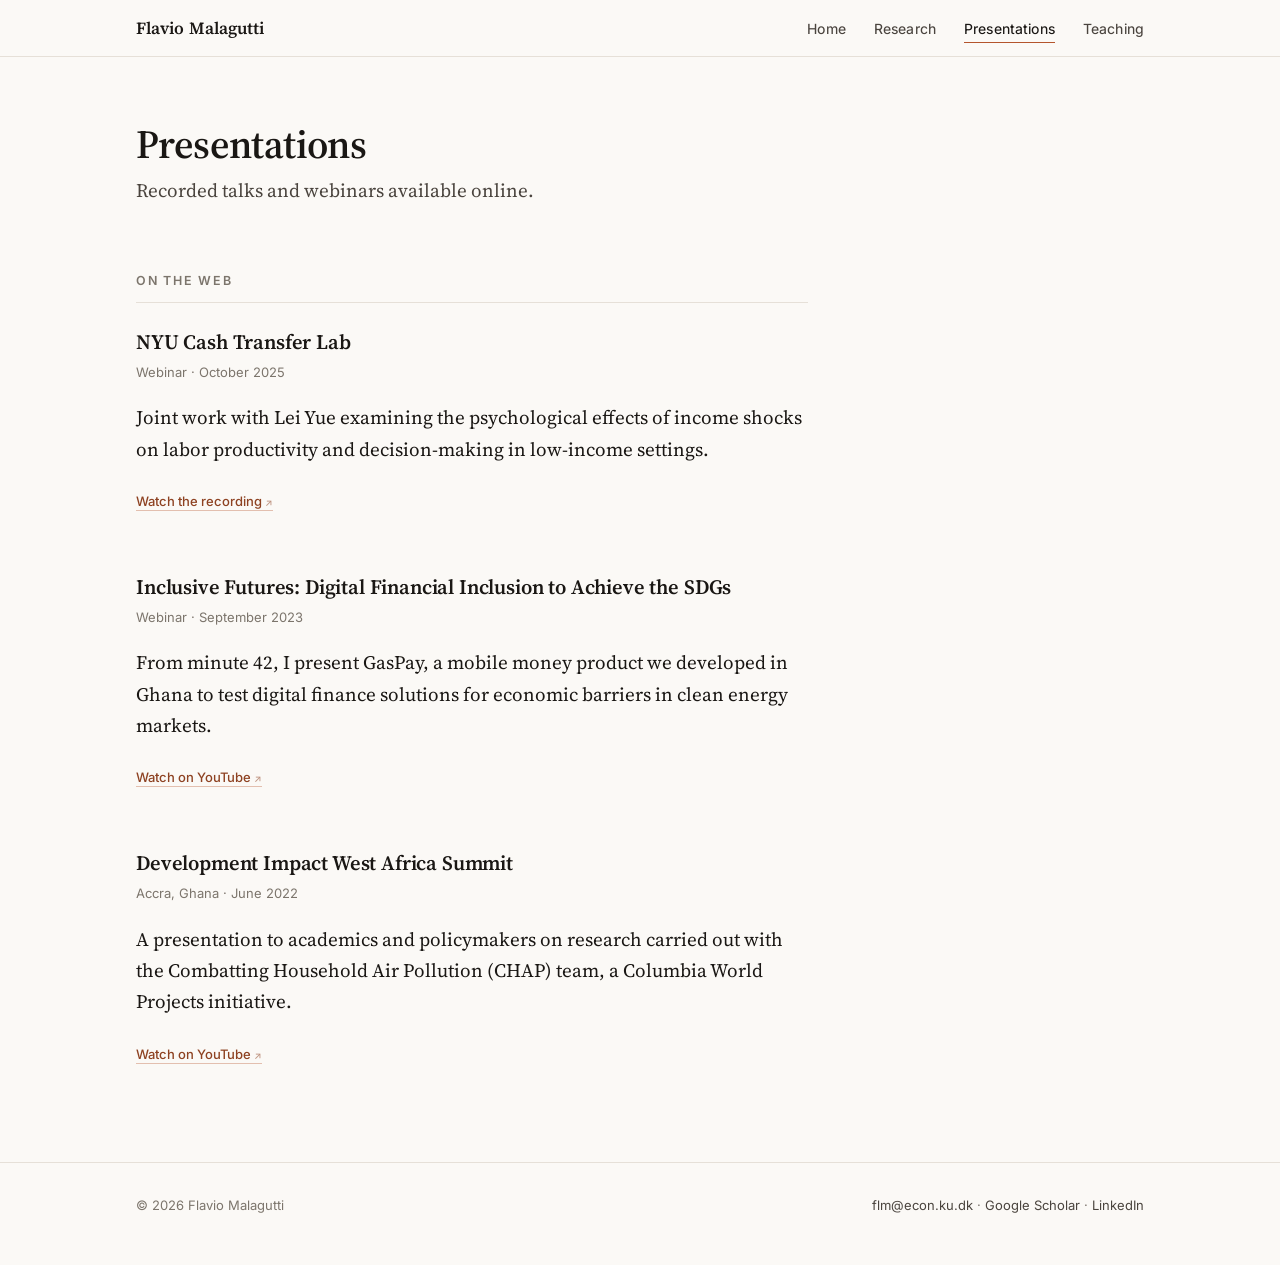
==== presentations.html @ 81e32087 "Rebuild personal site as static HTML Replaces the Google Sites version with hand-written HTML and a " ====
<!doctype html>
<html lang="en">
<head>
<meta charset="utf-8">
<meta name="viewport" content="width=device-width, initial-scale=1">
<title>Presentations — Flavio Malagutti</title>
<meta name="description" content="Recorded talks and webinars by Flavio Malagutti on clean energy, cash transfers, and behavioral economics in Ghana and Kenya.">
<link rel="canonical" href="https://www.flaviomalagutti.com/presentations.html">
<link rel="preconnect" href="https://fonts.googleapis.com">
<link rel="preconnect" href="https://fonts.gstatic.com" crossorigin>
<link href="https://fonts.googleapis.com/css2?family=Inter:wght@400;500;600&family=Source+Serif+4:ital,opsz,wght@0,8..60,400;0,8..60,600;1,8..60,400&display=swap" rel="stylesheet">
<link rel="stylesheet" href="assets/site.css">
</head>
<body>
<a class="skip" href="#main">Skip to content</a>

<header class="site-head">
  <div class="site-head__inner">
    <a class="brand" href="/">Flavio Malagutti</a>
    <nav class="nav" aria-label="Primary">
      <a href="/">Home</a>
      <a href="/research.html">Research</a>
      <a href="/presentations.html" aria-current="page">Presentations</a>
      <a href="/teaching.html">Teaching</a>
    </nav>
  </div>
</header>

<main id="main">
  <div class="wrap"><div class="col">
    <h1 class="page-title">Presentations</h1>
    <p class="page-intro">Recorded talks and webinars available online.</p>
  </div></div>

  <section class="section wrap">
    <div class="col">
      <h2>On the web</h2>
      <div class="entries">

        <article class="entry">
          <h3 class="entry__title">NYU Cash Transfer Lab</h3>
          <p class="entry__meta">Webinar &middot; October 2025</p>
          <p>Joint work with Lei Yue examining the psychological effects of income shocks on labor productivity and decision-making in low-income settings.</p>
          <ul class="entry__links">
            <li><a href="https://nyu.zoom.us/rec/play/2QgUTRFMjsEL3aWwrwfXPYRPuLzn0exxbOkD_rIudm3tqTZ8BZbj4bFOx_5b8rxEWYd0Y3jv_MAWEWI4.d0nbZjb02D65yQdm?accessLevel=meeting&amp;canPlayFromShare=true&amp;componentName=rec-play&amp;continueMode=true&amp;from=share_recording_detail">Watch the recording</a></li>
          </ul>
        </article>

        <article class="entry">
          <h3 class="entry__title">Inclusive Futures: Digital Financial Inclusion to Achieve the SDGs</h3>
          <p class="entry__meta">Webinar &middot; September 2023</p>
          <p>From minute 42, I present GasPay, a mobile money product we developed in Ghana to test digital finance solutions for economic barriers in clean energy markets.</p>
          <ul class="entry__links">
            <li><a href="https://www.youtube.com/watch?v=MoiA9U5FOrI">Watch on YouTube</a></li>
          </ul>
        </article>

        <article class="entry">
          <h3 class="entry__title">Development Impact West Africa Summit</h3>
          <p class="entry__meta">Accra, Ghana &middot; June 2022</p>
          <p>A presentation to academics and policymakers on research carried out with the Combatting Household Air Pollution (CHAP) team, a Columbia World Projects initiative.</p>
          <ul class="entry__links">
            <li><a href="https://www.youtube.com/watch?v=FKaiNjCSLoI">Watch on YouTube</a></li>
          </ul>
        </article>

      </div>
    </div>
  </section>
</main>

<footer class="site-foot">
  <div class="site-foot__inner">
    <span>&copy; 2026 Flavio Malagutti</span>
    <span><a href="mailto:flm@econ.ku.dk">flm@econ.ku.dk</a> &middot; <a href="https://scholar.google.com/citations?user=5OOvC4cAAAAJ&amp;hl=en">Google Scholar</a> &middot; <a href="https://www.linkedin.com/in/fmalagutti">LinkedIn</a></span>
  </div>
</footer>

</body>
</html>
---- assets/site.css ----
/* ============================================================
   flaviomalagutti.com — site styles
   Single stylesheet, no build step.
   ============================================================ */

/* ---- Tokens ------------------------------------------------ */
:root {
  --paper:      #FBF9F6;
  --surface:    #FFFFFF;
  --ink:        #1A1714;
  --ink-2:      #4A443E;
  --ink-3:      #7C756C;
  --rule:       #E6E0D8;
  --rule-soft:  #F0EBE4;
  --accent:     #B4552D;
  --accent-ink: #8E4222;
  --accent-bg:  #F5EAE3;

  --serif: "Source Serif 4", "Iowan Old Style", Georgia, "Times New Roman", serif;
  --sans:  "Inter", -apple-system, BlinkMacSystemFont, "Segoe UI", Helvetica, Arial, sans-serif;

  --measure: 42rem;   /* reading column */
  --wide:    68rem;   /* page frame     */
  --pad:     clamp(1.25rem, 5vw, 2.5rem);
}

@media (prefers-color-scheme: dark) {
  :root {
    --paper:      #141210;
    --surface:    #1C1917;
    --ink:        #EDE8E2;
    --ink-2:      #BDB5AB;
    --ink-3:      #8C8479;
    --rule:       #302B26;
    --rule-soft:  #241F1B;
    --accent:     #E08A5E;
    --accent-ink: #EFA57C;
    --accent-bg:  #271D17;
  }
}

/* ---- Reset ------------------------------------------------- */
*, *::before, *::after { box-sizing: border-box; }
html { -webkit-text-size-adjust: 100%; scroll-behavior: smooth; }
body {
  margin: 0;
  background: var(--paper);
  color: var(--ink);
  font-family: var(--serif);
  font-size: clamp(1.0625rem, 0.35vw + 1rem, 1.1875rem);
  line-height: 1.65;
  font-synthesis-weight: none;
  -webkit-font-smoothing: antialiased;
}
img { max-width: 100%; display: block; }
a { color: inherit; }

/* ---- Layout ------------------------------------------------ */
.wrap  { max-width: var(--wide);    margin-inline: auto; padding-inline: var(--pad); }
.col   { max-width: var(--measure); }
main   { padding-bottom: 5rem; }

/* ---- Skip link --------------------------------------------- */
.skip {
  position: absolute; left: -9999px;
  background: var(--accent); color: #fff;
  padding: .6rem 1rem; border-radius: 0 0 .4rem 0; z-index: 100;
  font-family: var(--sans); font-size: .9rem;
}
.skip:focus { left: 0; top: 0; }

/* ---- Header / nav ------------------------------------------ */
.site-head {
  position: sticky; top: 0; z-index: 50;
  background: color-mix(in srgb, var(--paper) 88%, transparent);
  backdrop-filter: saturate(1.4) blur(10px);
  border-bottom: 1px solid var(--rule);
}
.site-head__inner {
  max-width: var(--wide); margin-inline: auto; padding: .85rem var(--pad);
  display: flex; align-items: baseline; gap: 1.5rem;
  flex-wrap: wrap;
}
.brand {
  font-family: var(--serif); font-weight: 600; font-size: 1.0625rem;
  letter-spacing: .005em; text-decoration: none; color: var(--ink);
  margin-right: auto; white-space: nowrap;
}
.brand:hover { color: var(--accent); }

.nav { display: flex; gap: clamp(.9rem, 2.5vw, 1.75rem); flex-wrap: wrap; }
.nav a {
  font-family: var(--sans); font-size: .875rem; font-weight: 450;
  letter-spacing: .01em; color: var(--ink-2); text-decoration: none;
  padding-bottom: 2px; border-bottom: 1.5px solid transparent;
}
.nav a:hover { color: var(--ink); border-bottom-color: var(--rule); }
.nav a[aria-current="page"] { color: var(--ink); border-bottom-color: var(--accent); }

/* ---- Hero -------------------------------------------------- */
.hero { position: relative; background: var(--rule-soft); }
.hero__media {
  position: relative;
  width: 100%;
  aspect-ratio: 21 / 8;
  min-height: 260px;
  max-height: 62vh;
  overflow: hidden;
  /* Fallback wash while the photo loads (or if it is missing) */
  background:
    linear-gradient(160deg, #C9805A 0%, #A65B37 45%, #6E4B33 100%);
}
.hero__media img { width: 100%; height: 100%; object-fit: cover; }
@media (max-width: 640px) { .hero__media { aspect-ratio: 4 / 3; } }

/* ---- Intro block ------------------------------------------- */
.intro { padding: clamp(2.5rem, 6vw, 4.5rem) 0 clamp(2rem, 5vw, 3.5rem); }
.intro__grid {
  display: grid; gap: clamp(1.75rem, 4vw, 3.25rem);
  grid-template-columns: minmax(0, 15rem) minmax(0, 1fr);
  align-items: start;
}
@media (max-width: 780px) {
  .intro__grid { grid-template-columns: 1fr; }
  .portrait { max-width: 13rem; }
}
.portrait {
  border-radius: 3px;
  background: var(--rule-soft);
  /* height:auto is required so aspect-ratio wins over the HTML height attribute */
  aspect-ratio: 4 / 5; object-fit: cover; width: 100%; height: auto;
  box-shadow: 0 1px 2px rgba(0,0,0,.06), 0 12px 28px -12px rgba(0,0,0,.28);
}

.eyebrow {
  font-family: var(--sans); font-size: .75rem; font-weight: 500;
  letter-spacing: .12em; text-transform: uppercase; color: var(--accent-ink);
  margin: 0 0 .85rem;
}
h1 {
  font-family: var(--serif); font-weight: 600;
  font-size: clamp(2rem, 4.5vw, 2.9rem); line-height: 1.12;
  letter-spacing: -.015em; margin: 0 0 1.1rem;
}
.lede { font-size: 1.15em; line-height: 1.6; color: var(--ink); margin: 0 0 1rem; }
.intro p { max-width: var(--measure); }
.intro p + p { margin-top: 1rem; }

/* ---- Link row ---------------------------------------------- */
.linkrow { display: flex; flex-wrap: wrap; gap: .55rem; margin: 1.75rem 0 0; padding: 0; list-style: none; }
.linkrow a {
  display: inline-block;
  font-family: var(--sans); font-size: .8125rem; font-weight: 500; letter-spacing: .01em;
  text-decoration: none; color: var(--ink);
  border: 1px solid var(--rule); border-radius: 999px;
  padding: .42rem .95rem; background: var(--surface);
  transition: border-color .15s, color .15s, background .15s;
}
.linkrow a:hover { border-color: var(--accent); color: var(--accent-ink); background: var(--accent-bg); }

.contact {
  font-family: var(--sans); font-size: .875rem; color: var(--ink-3);
  margin: 1.4rem 0 0;
}
.contact a { color: var(--ink-2); text-decoration-color: var(--rule); text-underline-offset: 3px; }
.contact a:hover { color: var(--accent-ink); }

/* ---- Section headings -------------------------------------- */
.section { padding-top: clamp(2.25rem, 5vw, 3.5rem); }
.section + .section { padding-top: clamp(2.75rem, 6vw, 4.25rem); }
h2 {
  font-family: var(--sans); font-size: .78rem; font-weight: 600;
  letter-spacing: .14em; text-transform: uppercase; color: var(--ink-3);
  margin: 0 0 1.6rem; padding-bottom: .7rem;
  border-bottom: 1px solid var(--rule);
}
.page-title {
  font-family: var(--serif); font-weight: 600;
  font-size: clamp(1.9rem, 4vw, 2.5rem); line-height: 1.15; letter-spacing: -.015em;
  margin: clamp(2.5rem, 6vw, 4rem) 0 .5rem;
}
.page-intro { color: var(--ink-2); max-width: var(--measure); margin: 0 0 .5rem; }

/* ---- Entry (paper / talk / course) -------------------------- */
.entries { display: grid; gap: clamp(2rem, 4vw, 2.75rem); }
.entry { max-width: var(--measure); }
.entry__title {
  font-family: var(--serif); font-weight: 600;
  font-size: 1.28rem; line-height: 1.3; letter-spacing: -.008em;
  margin: 0 0 .4rem; text-wrap: balance;
}
.entry__title a { text-decoration: none; background-image: linear-gradient(var(--rule), var(--rule)); background-size: 100% 1px; background-repeat: no-repeat; background-position: 0 100%; }
.entry__title a:hover { color: var(--accent-ink); background-image: linear-gradient(var(--accent), var(--accent)); }
.entry__authors {
  font-family: var(--sans); font-size: .875rem; line-height: 1.5;
  color: var(--ink-2); margin: 0 0 .35rem;
}
.entry__meta {
  font-family: var(--sans); font-size: .8125rem; color: var(--ink-3);
  margin: 0 0 .75rem;
}
.entry__meta em { font-style: normal; color: var(--ink-2); }

.tag {
  display: inline-block; font-family: var(--sans);
  font-size: .6875rem; font-weight: 600; letter-spacing: .07em; text-transform: uppercase;
  color: var(--accent-ink); background: var(--accent-bg);
  border-radius: 3px; padding: .18rem .45rem; margin-right: .4rem;
  vertical-align: 1px;
}
.tag--quiet { color: var(--ink-3); background: var(--rule-soft); }

.entry__links { display: flex; flex-wrap: wrap; gap: .4rem 1rem; margin: 0 0 .9rem; padding: 0; list-style: none; }
.entry__links a {
  font-family: var(--sans); font-size: .8125rem; font-weight: 500;
  color: var(--accent-ink); text-decoration: none;
  border-bottom: 1px solid color-mix(in srgb, var(--accent) 35%, transparent);
  padding-bottom: 1px;
}
.entry__links a:hover { border-bottom-color: var(--accent); }
.entry__links a::after { content: " ↗"; font-size: .75em; opacity: .55; }

/* The signature "insight" device */
.insight {
  margin: 0; padding: .1rem 0 .1rem 1.1rem;
  border-left: 2px solid var(--accent);
}
.insight__label {
  display: block; font-family: var(--sans);
  font-size: .6875rem; font-weight: 600; letter-spacing: .12em; text-transform: uppercase;
  color: var(--accent-ink); margin-bottom: .25rem;
}
.insight__text {
  font-family: var(--serif); font-size: .98rem; line-height: 1.6;
  color: var(--ink-2); margin: 0;
}

/* ---- Selected work on home --------------------------------- */
.selected { display: grid; gap: 1.75rem; }
.selected .entry__title { font-size: 1.15rem; }
.more-link {
  display: inline-block; margin-top: 1.75rem;
  font-family: var(--sans); font-size: .875rem; font-weight: 500;
  color: var(--accent-ink); text-decoration: none;
  border-bottom: 1px solid color-mix(in srgb, var(--accent) 40%, transparent);
}
.more-link:hover { border-bottom-color: var(--accent); }

/* ---- Teaching ---------------------------------------------- */
.course { max-width: var(--measure); }
.course__title { font-family: var(--serif); font-weight: 600; font-size: 1.35rem; margin: 0 0 .4rem; }
.stat {
  display: flex; align-items: baseline; gap: .6rem;
  margin: 1.5rem 0 1rem; padding: .9rem 1.1rem;
  background: var(--surface); border: 1px solid var(--rule); border-radius: 4px;
}
.stat__num { font-family: var(--serif); font-weight: 600; font-size: 1.6rem; color: var(--accent-ink); line-height: 1; }
.stat__label { font-family: var(--sans); font-size: .8125rem; color: var(--ink-3); }

.quotes { display: grid; gap: 1.25rem; margin: 0; padding: 0; }
.quote {
  margin: 0; padding: 0 0 0 1.1rem; border-left: 2px solid var(--rule);
  font-size: .98rem; line-height: 1.6; color: var(--ink-2);
}
.quote p { margin: 0; }

/* ---- Footer ------------------------------------------------ */
.site-foot {
  border-top: 1px solid var(--rule);
  padding: 2rem 0 3rem;
  font-family: var(--sans); font-size: .8125rem; color: var(--ink-3);
}
.site-foot__inner {
  max-width: var(--wide); margin-inline: auto; padding-inline: var(--pad);
  display: flex; flex-wrap: wrap; gap: .75rem 1.5rem; justify-content: space-between;
}
.site-foot a { color: var(--ink-2); text-decoration: none; }
.site-foot a:hover { color: var(--accent-ink); }

/* ---- Focus & motion ---------------------------------------- */
:focus-visible { outline: 2px solid var(--accent); outline-offset: 3px; border-radius: 2px; }
@media (prefers-reduced-motion: reduce) {
  html { scroll-behavior: auto; }
  * { transition-duration: .01ms !important; }
}
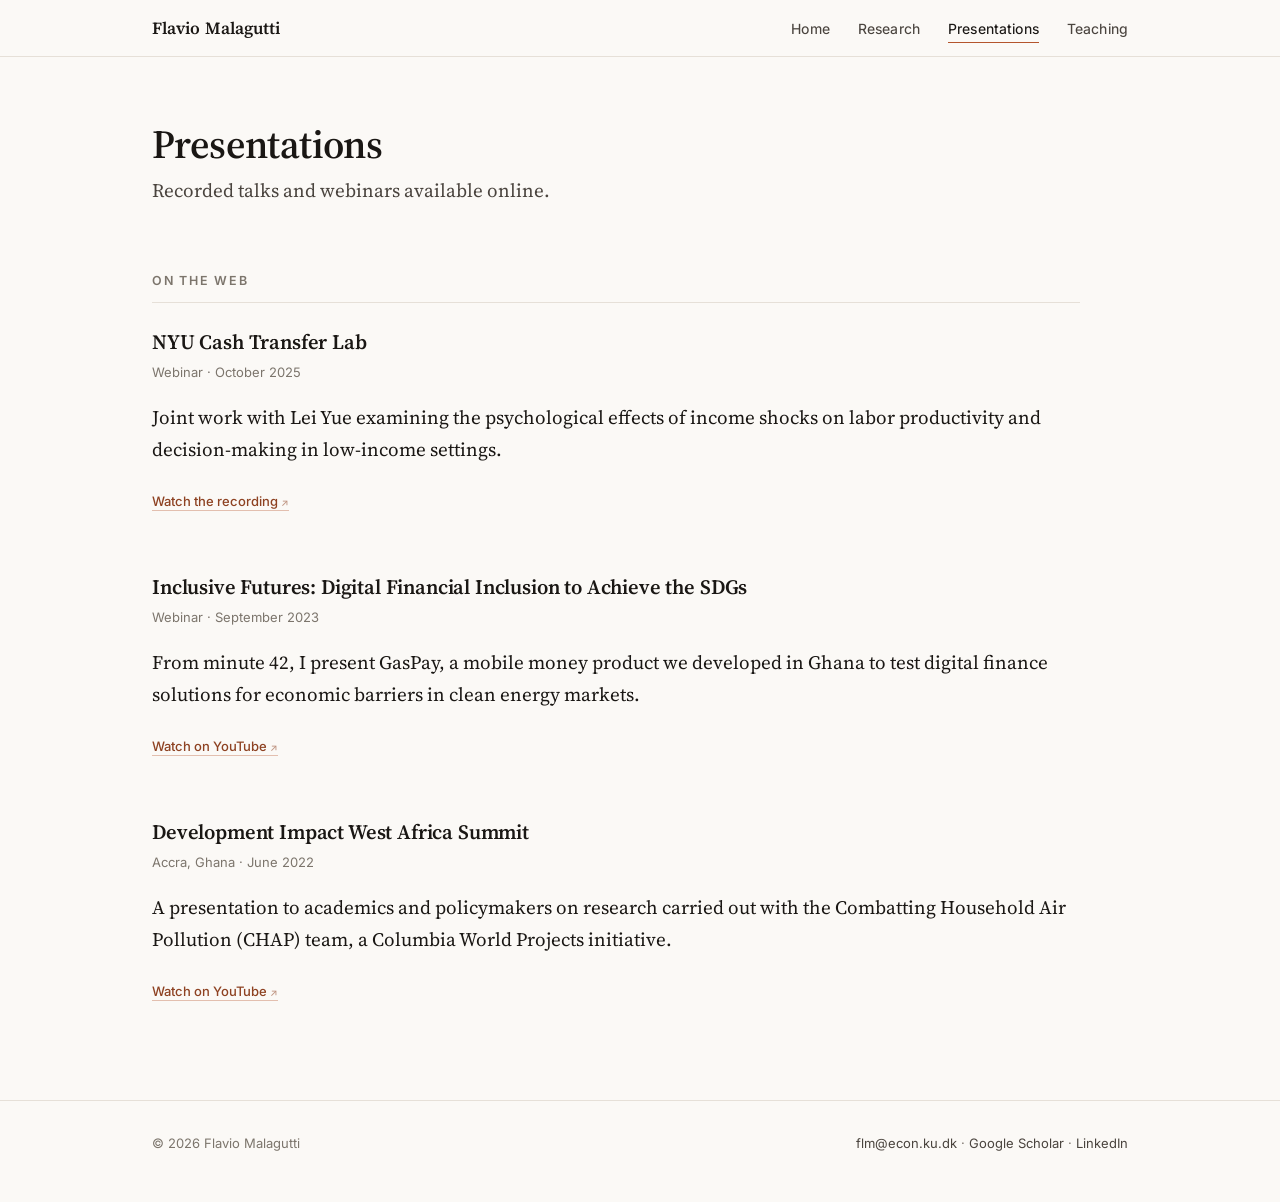
==== commit bce2af30: "Open offsite links in a new tab and widen the reading column External links and the two PDFs now car" ====
--- a/presentations.html
+++ b/presentations.html
@@ -42,7 +42,7 @@
           <p class="entry__meta">Webinar &middot; October 2025</p>
           <p>Joint work with Lei Yue examining the psychological effects of income shocks on labor productivity and decision-making in low-income settings.</p>
           <ul class="entry__links">
-            <li><a href="https://nyu.zoom.us/rec/play/2QgUTRFMjsEL3aWwrwfXPYRPuLzn0exxbOkD_rIudm3tqTZ8BZbj4bFOx_5b8rxEWYd0Y3jv_MAWEWI4.d0nbZjb02D65yQdm?accessLevel=meeting&amp;canPlayFromShare=true&amp;componentName=rec-play&amp;continueMode=true&amp;from=share_recording_detail">Watch the recording</a></li>
+            <li><a href="https://nyu.zoom.us/rec/play/2QgUTRFMjsEL3aWwrwfXPYRPuLzn0exxbOkD_rIudm3tqTZ8BZbj4bFOx_5b8rxEWYd0Y3jv_MAWEWI4.d0nbZjb02D65yQdm?accessLevel=meeting&amp;canPlayFromShare=true&amp;componentName=rec-play&amp;continueMode=true&amp;from=share_recording_detail" target="_blank" rel="noopener">Watch the recording</a></li>
           </ul>
         </article>
 
@@ -51,7 +51,7 @@
           <p class="entry__meta">Webinar &middot; September 2023</p>
           <p>From minute 42, I present GasPay, a mobile money product we developed in Ghana to test digital finance solutions for economic barriers in clean energy markets.</p>
           <ul class="entry__links">
-            <li><a href="https://www.youtube.com/watch?v=MoiA9U5FOrI">Watch on YouTube</a></li>
+            <li><a href="https://www.youtube.com/watch?v=MoiA9U5FOrI" target="_blank" rel="noopener">Watch on YouTube</a></li>
           </ul>
         </article>
 
@@ -60,7 +60,7 @@
           <p class="entry__meta">Accra, Ghana &middot; June 2022</p>
           <p>A presentation to academics and policymakers on research carried out with the Combatting Household Air Pollution (CHAP) team, a Columbia World Projects initiative.</p>
           <ul class="entry__links">
-            <li><a href="https://www.youtube.com/watch?v=FKaiNjCSLoI">Watch on YouTube</a></li>
+            <li><a href="https://www.youtube.com/watch?v=FKaiNjCSLoI" target="_blank" rel="noopener">Watch on YouTube</a></li>
           </ul>
         </article>
 
@@ -72,7 +72,7 @@
 <footer class="site-foot">
   <div class="site-foot__inner">
     <span>&copy; 2026 Flavio Malagutti</span>
-    <span><a href="mailto:flm@econ.ku.dk">flm@econ.ku.dk</a> &middot; <a href="https://scholar.google.com/citations?user=5OOvC4cAAAAJ&amp;hl=en">Google Scholar</a> &middot; <a href="https://www.linkedin.com/in/fmalagutti">LinkedIn</a></span>
+    <span><a href="mailto:flm@econ.ku.dk">flm@econ.ku.dk</a> &middot; <a href="https://scholar.google.com/citations?user=5OOvC4cAAAAJ&amp;hl=en" target="_blank" rel="noopener">Google Scholar</a> &middot; <a href="https://www.linkedin.com/in/fmalagutti" target="_blank" rel="noopener">LinkedIn</a></span>
   </div>
 </footer>
 
--- a/assets/site.css
+++ b/assets/site.css
@@ -19,8 +19,8 @@
   --serif: "Source Serif 4", "Iowan Old Style", Georgia, "Times New Roman", serif;
   --sans:  "Inter", -apple-system, BlinkMacSystemFont, "Segoe UI", Helvetica, Arial, sans-serif;
 
-  --measure: 42rem;   /* reading column */
-  --wide:    68rem;   /* page frame     */
+  --measure: 58rem;   /* reading column */
+  --wide:    66rem;   /* page frame     */
   --pad:     clamp(1.25rem, 5vw, 2.5rem);
 }
 
@@ -102,7 +102,7 @@
 .hero__media {
   position: relative;
   width: 100%;
-  aspect-ratio: 21 / 8;
+  aspect-ratio: 2 / 1;    /* matches the crop of hero.jpg */
   min-height: 260px;
   max-height: 62vh;
   overflow: hidden;
@@ -110,8 +110,8 @@
   background:
     linear-gradient(160deg, #C9805A 0%, #A65B37 45%, #6E4B33 100%);
 }
-.hero__media img { width: 100%; height: 100%; object-fit: cover; }
-@media (max-width: 640px) { .hero__media { aspect-ratio: 4 / 3; } }
+.hero__media img { width: 100%; height: 100%; object-fit: cover; object-position: 42% center; }
+@media (max-width: 640px) { .hero__media { aspect-ratio: 5 / 3; } }
 
 /* ---- Intro block ------------------------------------------- */
 .intro { padding: clamp(2.5rem, 6vw, 4.5rem) 0 clamp(2rem, 5vw, 3.5rem); }
@@ -218,7 +218,8 @@
   padding-bottom: 1px;
 }
 .entry__links a:hover { border-bottom-color: var(--accent); }
-.entry__links a::after { content: " ↗"; font-size: .75em; opacity: .55; }
+/* only flag links that actually leave the site */
+.entry__links a[href^="http"]::after { content: " ↗"; font-size: .75em; opacity: .55; }
 
 /* The signature "insight" device */
 .insight {
